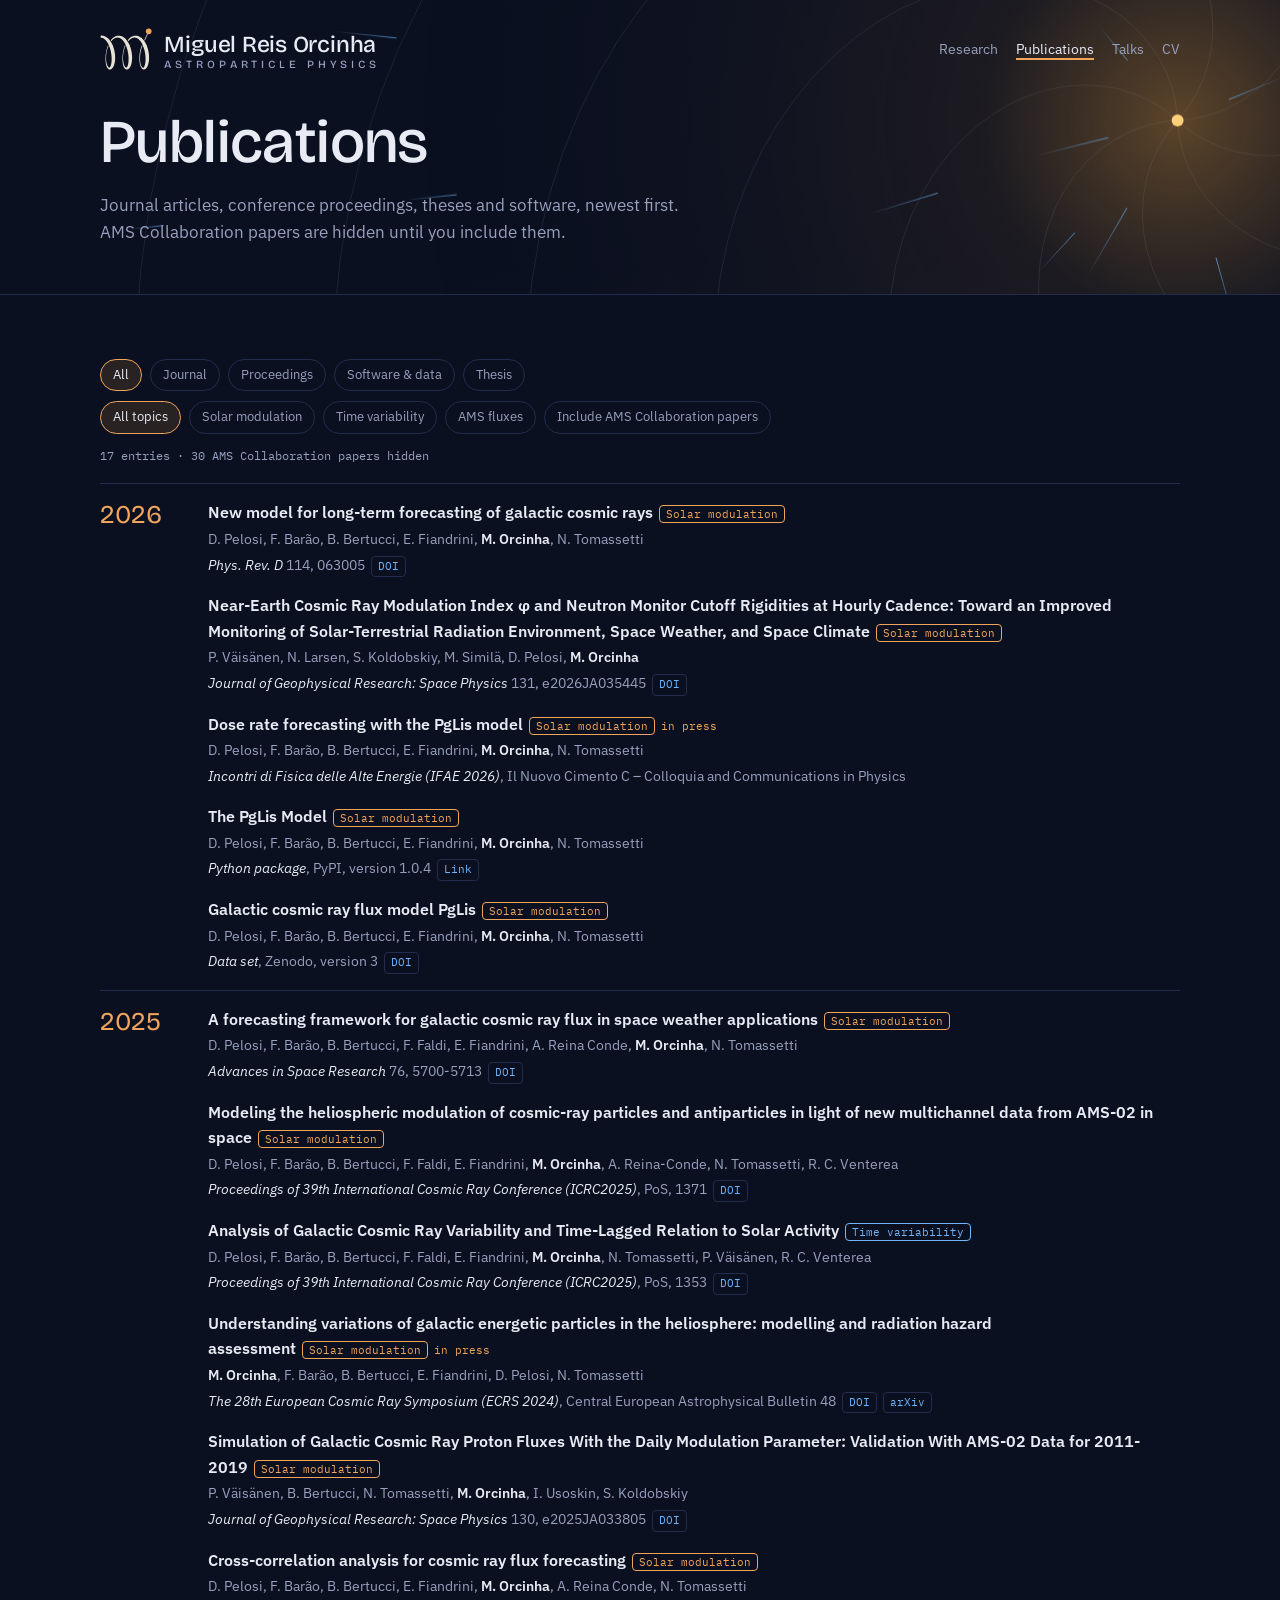
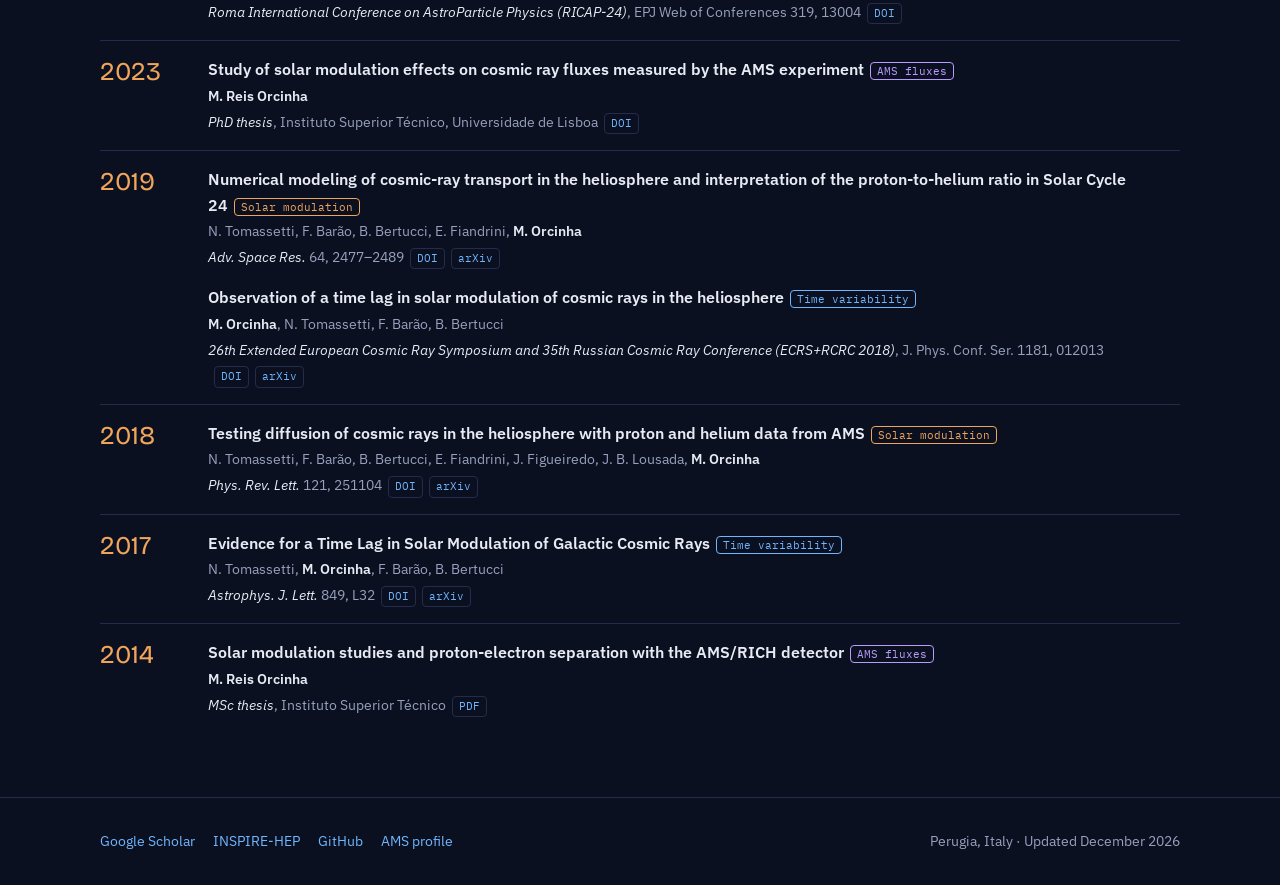
==== publications.html @ ab8367d8 "Redesign site: new home, publications and talks pages built from the CV .bib files Co-Authored-By: C" ====
<!DOCTYPE html>
<html lang="en">
<head>
  <meta charset="utf-8">
  <meta name="viewport" content="width=device-width, initial-scale=1, viewport-fit=cover">
  <title>Publications · Miguel Reis Orcinha</title>
  <meta name="description" content="Journal articles, conference proceedings, theses and software by Miguel Reis Orcinha.">

  <!-- Link previews (LinkedIn, social media, chat apps) -->
  <meta property="og:type" content="website">
  <meta property="og:title" content="Publications · Miguel Reis Orcinha">
  <meta property="og:description" content="Journal articles, conference proceedings, theses and software by Miguel Reis Orcinha.">
  <meta property="og:url" content="https://miguelorcinha.github.io/publications.html">
  <meta property="og:image" content="https://miguelorcinha.github.io/images/portrait.jpg">
  <meta name="twitter:card" content="summary">

  <link rel="icon" href="favicon.ico" sizes="any">
  <link rel="icon" type="image/svg+xml" href="favicon.svg">
  <link rel="apple-touch-icon" href="apple-touch-icon.png">
  <meta name="theme-color" content="#0b1020">

  <link rel="preconnect" href="https://fonts.googleapis.com">
  <link rel="preconnect" href="https://fonts.gstatic.com" crossorigin>
  <link rel="stylesheet" href="https://fonts.googleapis.com/css2?family=Bricolage+Grotesque:opsz,wght@12..96,500;12..96,700&family=IBM+Plex+Mono:wght@400;500&family=IBM+Plex+Sans:wght@400;500;600&display=swap">
  <link rel="stylesheet" href="assets/style.css">
</head>
<body data-page="publications">

  <header class="hero compact">
    <canvas id="sky" aria-hidden="true"></canvas>
    <div class="inner pad">
      <div class="bar" id="site-bar"></div>
      <div class="hero-main">
        <h1>Publications</h1>
        <p class="lead">Journal articles, conference proceedings, theses and software, newest first. AMS Collaboration papers are hidden until you include them.</p>
      </div>
    </div>
  </header>

  <main>
    <section class="s pad" id="publications">
      <div class="inner">
        <div class="filters" id="f-kind" aria-label="Filter by type"></div>
        <div class="filters" id="f-topic" aria-label="Filter by topic"></div>
        <div class="count" id="count" aria-live="polite">Loading publications…</div>
        <div class="ylist" id="publist"></div>
      </div>
    </section>
  </main>

  <!-- Header bar and footer are filled in by assets/site.js, so they are edited in one place. -->
  <footer class="pad" id="site-footer"></footer>

  <noscript><p class="pad">This site needs JavaScript to list publications and talks. My CV is at <a href="files/cv_morcinha_20260811.pdf">files/cv_morcinha_20260811.pdf</a>.</p></noscript>

  <script src="content/config.js"></script>
  <script src="assets/site.js"></script>
</body>
</html>
---- assets/style.css ----
/* Colours and fonts. Change these to restyle the whole site. */
:root {
  --bg: #0b1020;      /* page background (deep space) */
  --bg2: #111833;     /* cards and panels */
  --fg: #e8ebf4;      /* main text */
  --mute: #97a0bd;    /* secondary text */
  --line: #232c4d;    /* dividers */
  --sun: #f0a55b;     /* accent: the Sun (matches the logo dot) */
  --sun2: #ffcf7a;    /* lighter accent */
  --ion: #6fb6ff;     /* links: cosmic rays */
  --t-modulation: #f0a55b;
  --t-variability: #6fb6ff;
  --t-ams: #b99bff;

  --display: "Bricolage Grotesque", "IBM Plex Sans", system-ui, sans-serif;
  --body: "IBM Plex Sans", system-ui, -apple-system, "Segoe UI", sans-serif;
  --mono: "IBM Plex Mono", ui-monospace, Menlo, Consolas, monospace;
  color-scheme: dark;
}

* { box-sizing: border-box; }
html { scroll-behavior: smooth; }
body { margin: 0; background: var(--bg); color: var(--fg); font-family: var(--body); font-size: 16px; line-height: 1.6; }
a { color: inherit; }
img { max-width: 100%; }
[hidden] { display: none !important; }
:focus-visible { outline: 2px solid var(--sun); outline-offset: 2px; }
.muted { color: var(--mute); }

.pad { padding-left: max(16px, env(safe-area-inset-left, 0px)); padding-right: max(16px, env(safe-area-inset-right, 0px)); }
.inner { max-width: 1080px; margin: 0 auto; }

/* ---------- Hero ---------- */
.hero { position: relative; overflow: hidden; border-bottom: 1px solid var(--line); }
#sky { position: absolute; inset: 0; width: 100%; height: 100%; display: block; }
.hero .inner.pad { box-sizing: content-box; }
.hero .inner { position: relative; padding-block: calc(env(safe-area-inset-top, 0px) + 28px) 72px; display: flex; flex-direction: column; gap: 56px; }
.bar { display: flex; justify-content: space-between; align-items: center; gap: 16px; flex-wrap: wrap; }
.brand { display: flex; gap: 12px; align-items: center; text-decoration: none; }
.brand-text { display: flex; flex-direction: column; align-items: flex-start; gap: 3px; transform: translateY(1.5px); }
.brand-name { font-family: var(--display); font-weight: 500; font-size: 23px; line-height: 1; letter-spacing: -.01em; white-space: nowrap; }
.brand-label { font-family: var(--display); font-weight: 500; font-size: 11px; line-height: 1; text-transform: uppercase; letter-spacing: var(--label-track, .2em); color: var(--mute); white-space: nowrap; }
.brand img { height: 42px; width: auto; display: block; }
.bar nav { display: flex; gap: 18px; flex-wrap: wrap; font-size: 14px; }
.bar nav a { text-decoration: none; color: var(--mute); }
.bar nav a:hover { color: var(--fg); }
.eyebrow { font-family: var(--mono); font-size: 12px; letter-spacing: .14em; text-transform: uppercase; color: var(--sun); }
h1 { font-family: var(--display); font-weight: 500; font-size: clamp(2.3rem, 5.5vw, 3.8rem); line-height: 1.05; margin: 14px 0 18px; letter-spacing: -.01em; text-wrap: balance; }
.lead { font-size: 1.15rem; max-width: 40ch; margin: 0 0 24px; }
.lead em { font-style: normal; color: var(--sun2); }
.cta { display: flex; gap: 10px; flex-wrap: wrap; }
.btn { display: inline-flex; align-items: center; padding: 9px 16px; border-radius: 6px; border: 1px solid var(--line); text-decoration: none; font-size: 14px; background: rgba(17, 24, 51, .7); }
.btn:hover { border-color: var(--mute); }
.btn.primary { background: var(--sun); color: #1a1205; border-color: var(--sun); font-weight: 600; }
.aff { font-family: var(--mono); font-size: 12px; color: var(--mute); display: flex; gap: 6px 18px; flex-wrap: wrap; }


/* ---------- Sections ---------- */
section.s { padding-block: 64px; border-bottom: 1px solid var(--line); scroll-margin-top: 8px; }
h2 { font-family: var(--display); font-weight: 500; font-size: 2rem; margin: 0 0 6px; }
.sub { color: var(--mute); margin: 0 0 28px; max-width: 60ch; }

/* ---------- Research tabs ---------- */
.tabs { display: flex; gap: 4px; border-bottom: 1px solid var(--line); margin-bottom: 28px; overflow-x: auto; }
.tabs button { font: inherit; font-size: 15px; background: none; border: 0; color: var(--mute); padding: 10px 14px; border-bottom: 2px solid transparent; cursor: pointer; white-space: nowrap; }
.tabs button[aria-selected="true"] { color: var(--fg); border-color: var(--sun); }
.panel { display: grid; grid-template-columns: minmax(0, 1.1fr) minmax(0, 1fr); gap: 40px; align-items: start; }
.panel h3 { font-family: var(--display); font-weight: 500; font-size: 1.5rem; margin: 0 0 10px; }
.panel p { margin: 0 0 14px; max-width: 60ch; }
.fig { background: var(--bg2); border: 1px solid var(--line); border-radius: 10px; padding: 18px; color: var(--mute); }
.fig svg, .fig img { width: 100%; height: auto; display: block; }
.cap { font-family: var(--mono); font-size: 11px; color: var(--mute); margin-top: 8px; }
.mini { list-style: none; padding: 0; margin: 18px 0 0; display: flex; flex-direction: column; gap: 10px; font-size: 14px; }
.mini a { color: var(--ion); text-decoration: none; }
.mini a:hover { text-decoration: underline; }
.mini span { color: var(--mute); }
.seeall { font: inherit; font-size: 14px; background: none; border: 0; color: var(--sun); padding: 0; margin-top: 14px; cursor: pointer; }

/* ---------- Publications ---------- */
.filters { display: flex; flex-wrap: wrap; gap: 8px; margin-bottom: 10px; }
.chip { font: inherit; font-size: 13px; border: 1px solid var(--line); background: transparent; color: var(--mute); padding: 5px 12px; border-radius: 999px; cursor: pointer; }
.chip:hover { color: var(--fg); }
.chip[aria-pressed="true"] { border-color: var(--sun); color: var(--fg); background: rgba(244, 167, 59, .12); }
.count { font-family: var(--mono); font-size: 12px; color: var(--mute); margin: 12px 0 18px; }
.ylist { display: flex; flex-direction: column; }
.yrow { display: grid; grid-template-columns: 90px minmax(0, 1fr); gap: 18px; border-top: 1px solid var(--line); padding-block: 16px; }
.yrow .y { font-family: var(--display); font-size: 1.6rem; color: var(--sun); line-height: 1.2; }
.yrow ul { list-style: none; margin: 0; padding: 0; display: flex; flex-direction: column; gap: 16px; }
.t { font-weight: 600; text-decoration: none; }
a.t:hover { color: var(--sun2); }
.au { color: var(--mute); font-size: 14px; }
.au b { color: var(--fg); font-weight: 600; }
.ve { font-size: 14px; color: var(--mute); }
.ve i { color: var(--fg); }
.lk { display: inline-flex; gap: 6px; margin-left: 6px; flex-wrap: wrap; }
.lk a { font-family: var(--mono); font-size: 11px; color: var(--ion); text-decoration: none; border: 1px solid var(--line); padding: 1px 6px; border-radius: 4px; }
.lk a:hover { border-color: var(--ion); }
.tag { font-family: var(--mono); font-size: 11px; padding: 1px 6px; border-radius: 4px; margin-left: 6px; border: 1px solid; white-space: nowrap; }
.press { font-family: var(--mono); font-size: 11px; color: var(--sun); margin-left: 6px; }

/* ---------- Talks ---------- */
.talkgrid { display: grid; grid-template-columns: repeat(auto-fill, minmax(260px, 1fr)); gap: 14px; }
.talk { border: 1px solid var(--line); border-radius: 8px; padding: 14px; background: var(--bg2); }
.talk .d { font-family: var(--mono); font-size: 11px; color: var(--sun); }
.talk .tt { font-weight: 500; margin: 4px 0; }
.talk .ev { font-size: 13px; color: var(--mute); }
.more { font: inherit; font-size: 14px; margin-top: 18px; background: transparent; color: var(--fg); border: 1px solid var(--line); border-radius: 6px; padding: 8px 14px; cursor: pointer; }

/* ---------- Footer ---------- */
footer { padding-block: 32px calc(env(safe-area-inset-bottom, 0px) + 32px); font-size: 14px; }
.foot { display: flex; justify-content: space-between; gap: 12px 24px; flex-wrap: wrap; }
.links { display: flex; gap: 8px 18px; flex-wrap: wrap; }
.links a { color: var(--ion); text-decoration: none; }
.links a:hover { text-decoration: underline; }

/* ---------- Multi-page additions ---------- */
.bar nav a[aria-current="page"] { color: var(--fg); box-shadow: inset 0 -2px 0 var(--sun); }
.hero.compact .inner { padding-bottom: 48px; gap: 40px; }
.hero.compact h1 { margin-top: 0; }
.hero.compact .lead { max-width: 60ch; font-size: 1.05rem; color: var(--mute); margin-bottom: 0; }
.shead { display: flex; justify-content: space-between; align-items: baseline; gap: 8px 16px; flex-wrap: wrap; margin-bottom: 20px; }
.shead h2 { margin: 0; }
a.seeall { text-decoration: none; display: inline-block; }
a.seeall:hover { text-decoration: underline; }
.morelinks { margin: 24px 0 0; }
.tt-contributed { color: var(--t-variability); border-color: var(--t-variability); }
.tt-invited { color: var(--sun); border-color: var(--sun); }
.tt-poster { color: var(--t-ams); border-color: var(--t-ams); }
.tt-collaboration { color: var(--mute); border-color: var(--line); }

@media (max-width: 760px) {
  .panel { grid-template-columns: 1fr; }
  .yrow { grid-template-columns: 1fr; gap: 6px; }
  .hero .inner { gap: 40px; }
}
@media (prefers-reduced-motion: reduce) { html { scroll-behavior: auto; } }
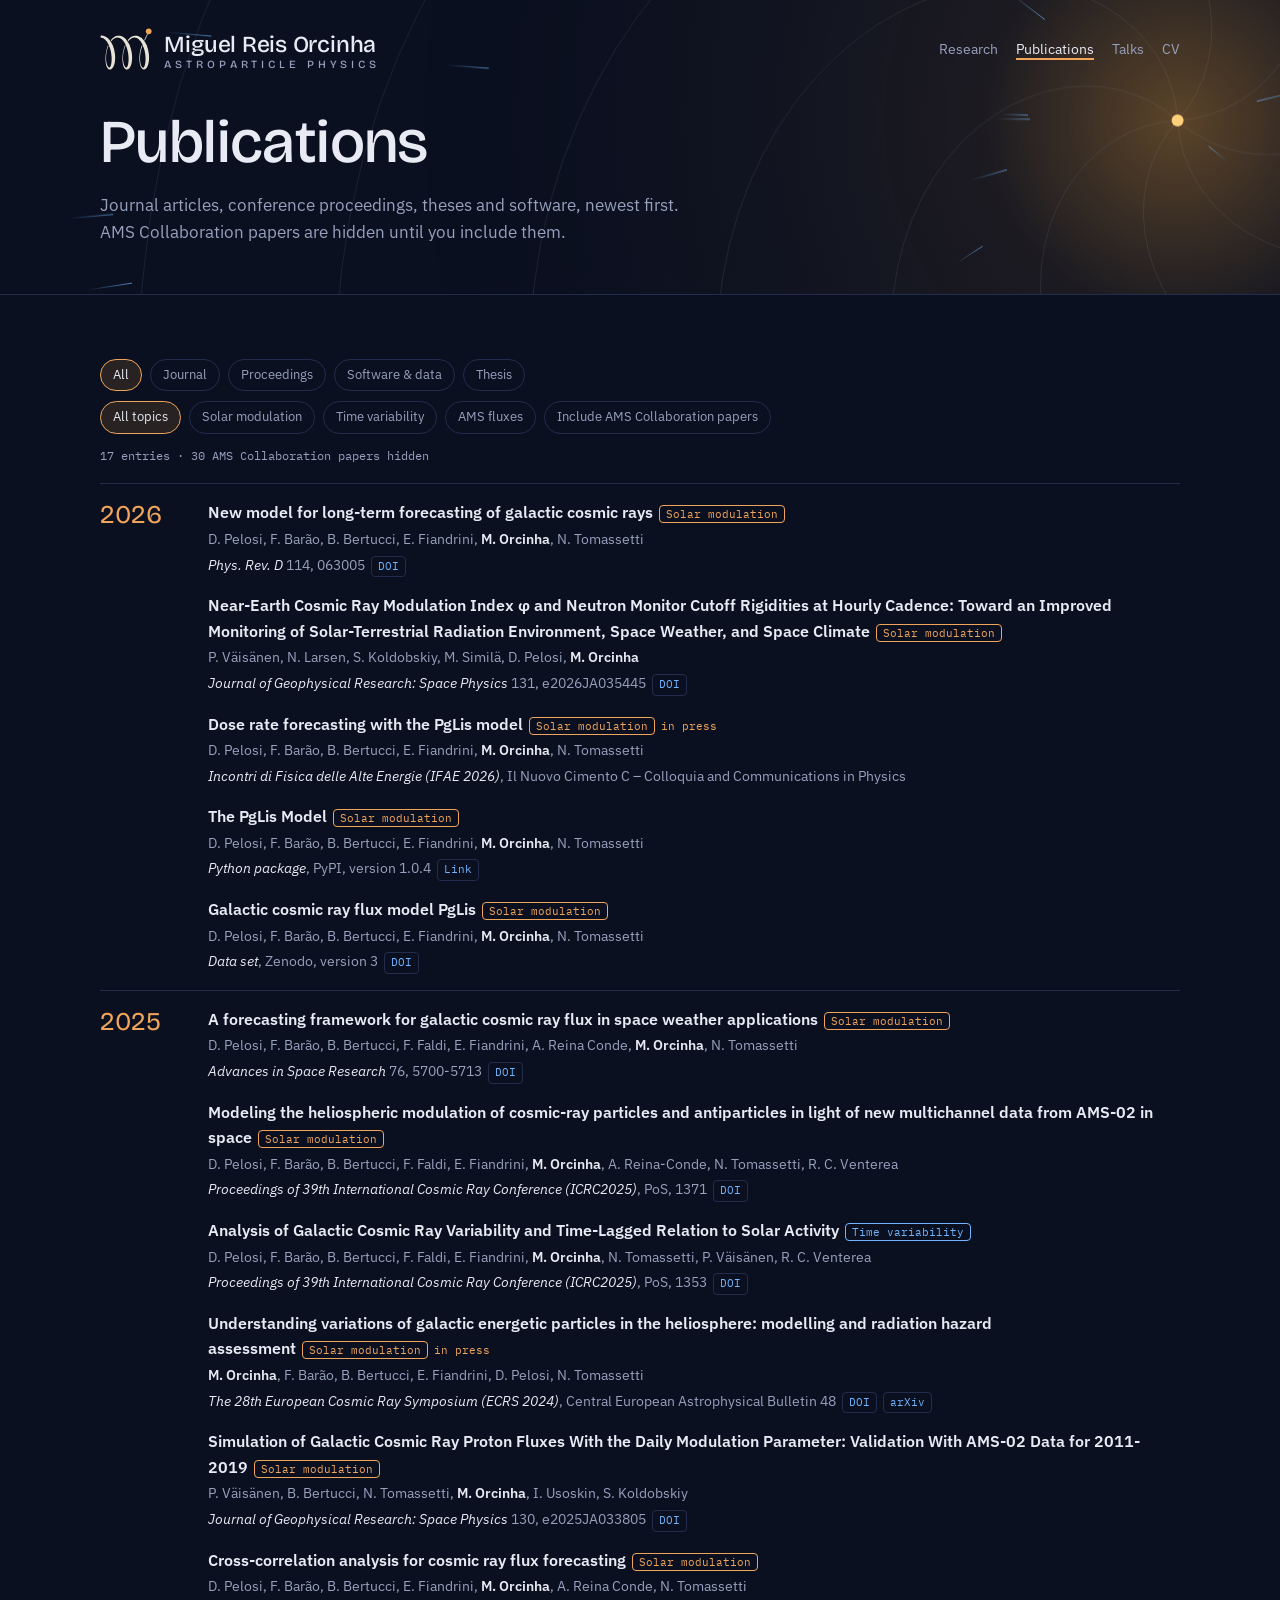
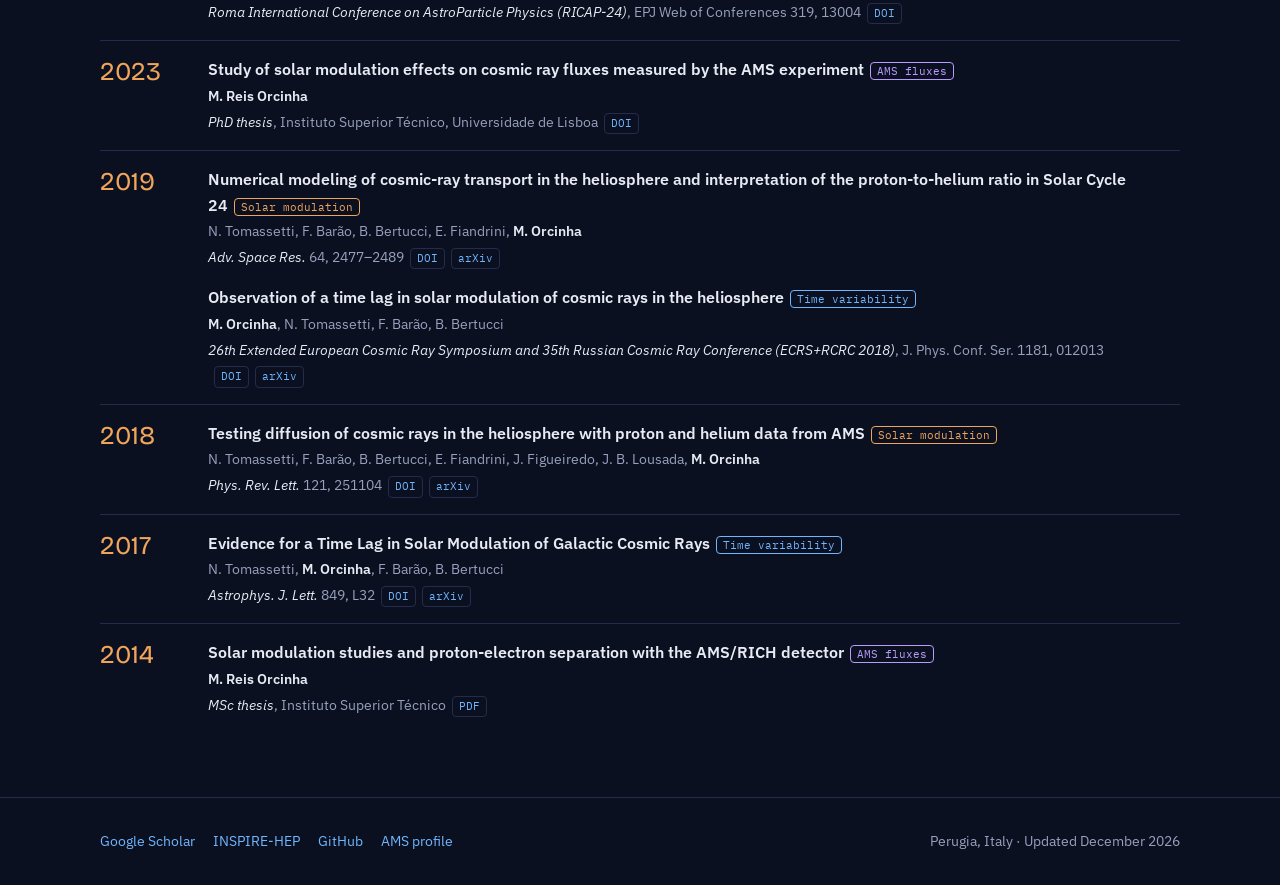
==== commit bfbed6b0: "Point CV links to the November 2026 CV Co-Authored-By: Claude Opus 5.5 <noreply@anthropic.com> Claud" ====
--- a/publications.html
+++ b/publications.html
@@ -51,7 +51,7 @@
   <!-- Header bar and footer are filled in by assets/site.js, so they are edited in one place. -->
   <footer class="pad" id="site-footer"></footer>
 
-  <noscript><p class="pad">This site needs JavaScript to list publications and talks. My CV is at <a href="files/cv_morcinha_20260811.pdf">files/cv_morcinha_20260811.pdf</a>.</p></noscript>
+  <noscript><p class="pad">This site needs JavaScript to list publications and talks. My CV is at <a href="files/cv_morcinha_20261112.pdf">files/cv_morcinha_20261112.pdf</a>.</p></noscript>
 
   <script src="content/config.js"></script>
   <script src="assets/site.js"></script>
